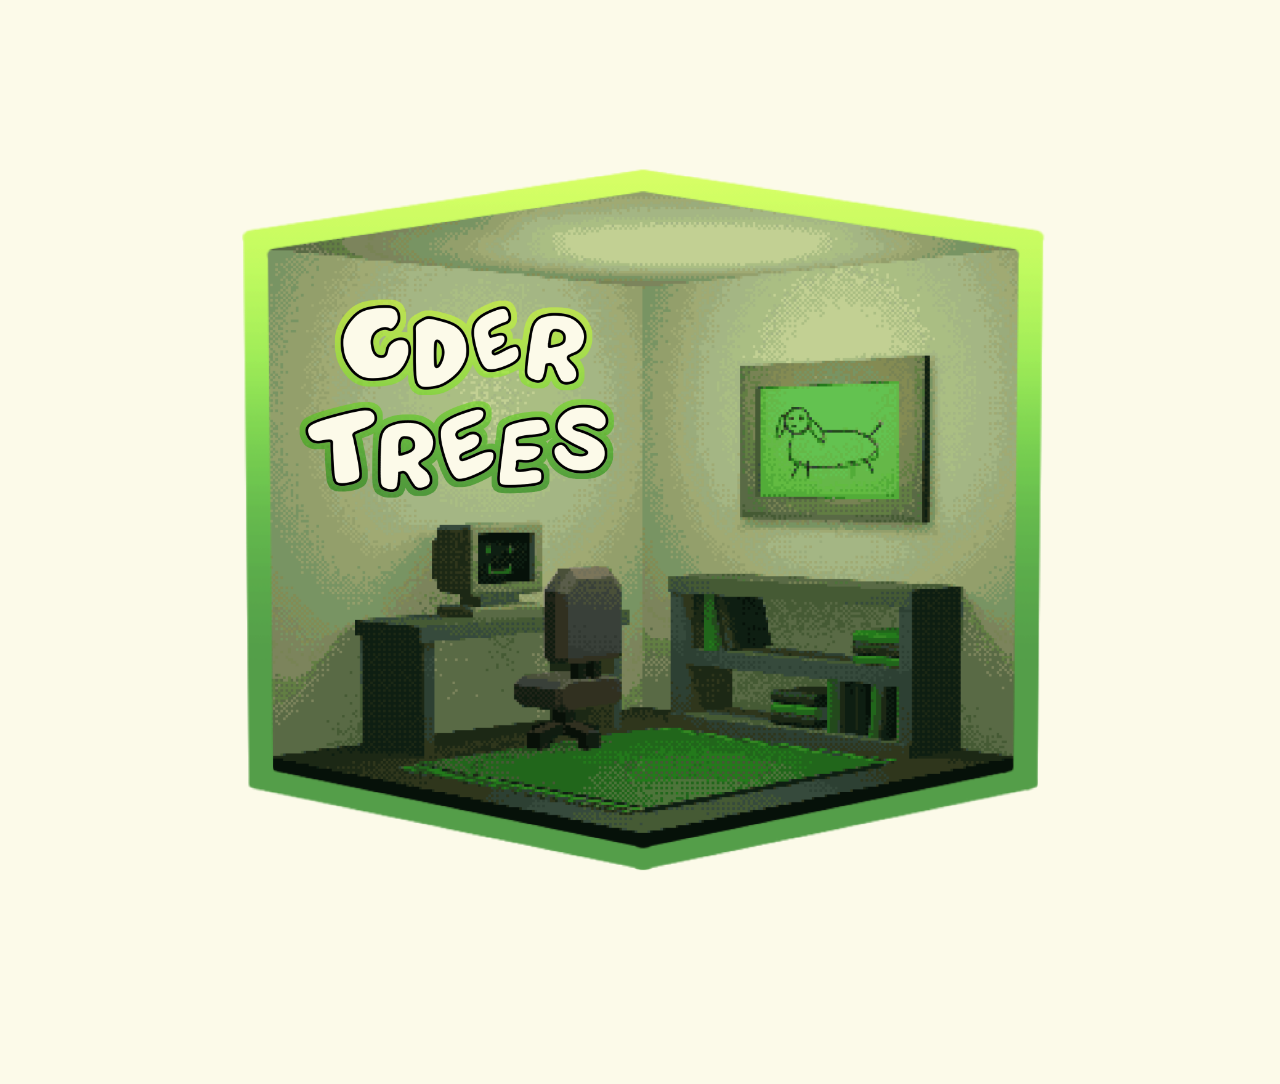
==== index.html @ db72718c "Update index.html" ====
<!DOCTYPE html>
<html>
  
    <head>
    <meta charset="UTF-8">
    <meta name="viewport" content="width=device-width, initial-scale=1.0">
    <title>cdertrees</title>
      <link rel="shortcut icon" href="#">
     
    <link href="/style.css" rel="stylesheet" type="text/css" media="all"> 
      
       
  </head>
  
  <body>
    
    <div class="box-noscroll">
      <div class="parent">
        
     <img src="siteLOGO.png">
<!--         <a href="https://cdertrees.itch.io/"><img src="books.png"alt="About Me"></a> -->
        <svg xmlns="http://www.w3.org/2000/svg"
     width="924" height="924"
     viewBox="0 0 3000 3000" >
        <a href="https://cdertrees.itch.io/"  title="Gallery">
          
  <path id="Books"
        fill="#ffffff00" stroke="none" stroke-width="1"
        d="M 1688.00,1588.00
           C 1688.00,1588.00 2576.00,1668.00 2576.00,1668.00
             2576.00,1668.00 2576.00,2232.00 2576.00,2232.00
             2576.00,2232.00 2424.00,2296.00 2424.00,2296.00
             2424.00,2296.00 1568.00,2180.00 1572.00,2172.00
             1576.00,2164.00 1552.00,1636.00 1552.00,1636.00
             1552.00,1636.00 1688.00,1588.00 1688.00,1588.00 Z" />
          </a>
        <path id="Computer"
        fill="#ffffff00" stroke="none" stroke-width="1"
        d="M 792.00,2340.00
           C 792.00,2340.00 536.00,2176.00 536.00,2176.00
             536.00,2176.00 532.00,1768.00 532.00,1768.00
             532.00,1768.00 780.00,1720.00 780.00,1720.00
             780.00,1720.00 748.00,1488.00 748.00,1488.00
             748.00,1488.00 1252.00,1460.00 1252.00,1460.00
             1252.00,1460.00 1276.00,1592.00 1276.00,1592.00
             1276.00,1592.00 1496.00,1656.00 1496.00,1656.00
             1496.00,1656.00 1516.00,2212.00 1516.00,2212.00
             1516.00,2212.00 820.00,2340.00 800.00,2344.00" />

  <path id="Gallery"
        fill="#ffffff00" stroke="none" stroke-width="1"
        d="M 1784.00,1496.00
           C 1784.00,1496.00 1772.00,972.00 1772.00,972.00
             1772.00,972.00 2456.00,936.00 2456.00,936.00
             2456.00,936.00 2476.00,1520.00 2476.00,1520.00
             2476.00,1520.00 1836.00,1508.00 1836.00,1508.00" />
          
        </svg>
       <span class="littleguy"><img src="booksguy.gif" id="guy">
       <img src ="guycomputer.png" id="guy2">  <img src ="guygallery.png" id="guy3">
       </span>
      </div>
   
        </div>
<!--     agh -->
<!--        <img src="bg.png" style="z-index: 0">
      <a href="https://cdertrees.itch.io/">
       <img src="desk.png" style="z-index: 1">
      </a> -->
<!--       <h1>This is a big heading</h1>
      <p>this is in a box! (hopefully)</p> -->
    </div>  
     <script> 
document.getElementById("Books").onmouseover = function () {
  document.getElementById("guy").style.display= "inline";
   // document.getElementById("guy").style.position= "absolute";
   document.getElementById("guy").style.visibility= "visible";


  
};

       document.getElementById("Gallery").onmouseover = function () {
  document.getElementById("guy3").style.display= "inline";
   // document.getElementById("guy").style.position= "absolute";
   document.getElementById("guy3").style.visibility= "visible";


  
};

       

       document.getElementById("Computer").onmouseover = function () {
  document.getElementById("guy2").style.display= "inline";
   // document.getElementById("guy").style.position= "absolute";
   document.getElementById("guy2").style.visibility= "visible";


  
};

       document.getElementById("Books").onmouseout = function () {
  document.getElementById("guy").style.display= "none";
  document.getElementById("guy").style.visibility= "hidden";
};

        document.getElementById("Gallery").onmouseout = function () {
  document.getElementById("guy3").style.display= "none";
  document.getElementById("guy3").style.visibility= "hidden";
};
       
              document.getElementById("Computer").onmouseout = function () {
  document.getElementById("guy2").style.display= "none";
  document.getElementById("guy2").style.visibility= "hidden";
};


       
//           function showGuy() {
//             console.log("help");
//  // document.getElementById("guy").style.visibility ="visible";
 
// }

//           function hideGuy() {
//  // document.getElementById("guy").style.visibility ="hidden";

//             console.log("help2");
// }
//   //         document.getElementById("Books").onmouseover = function() {
//   // document.getElementById("guy").style.visibility = "visible";
//   // console.log("I RAN"); 
//  // }
          
        </script>
  </body>

</html>
---- style.css ----
/*EGGRAMEN TEMPLATE THANK YOU EGGRAMEN ILY https://eggramen.neocities.org/code/css_testpages */
/*** 

This stylesheet has seen a minor revamp and now has different default padding and looks. The old appearance can be used via the "old" class.

***/

body {
	font-family: "Consolas", "Arial", sans-serif;
	font-size: 14px;
	background: #fcfae9; /*Replace this with your own background image.*/
	text-align: center; /*Text is centered by default.*/
	background-size: cover;
	background-attachment: fixed;
  background-position:center;

}

li {
  text-align: left; /*You can change this, but centered lists can look kind of weird.*/
  margin-left: 20px
  }

h1 {
  text-align: center;
  font-size: 20px;
  letter-spacing:4px;
  }
  
/*Use as the class of spans or divs you want to have normal left-aligned text.*/
/*You can combine classes by putting them together with a space, i.e. <div class="box left"> will be a div using "box" and "left" styles.*/
.left {
  text-align:left;
  }

/*ADDED*/
.centerhome {
	  margin: 5% auto 4% auto;
	background-color: #fcfae9;
/* 	border: 2px solid #000; */
	width: 40em;
	padding: 3.5em 4em;
}

.deadparent{
position: relative;
  top: 0;
  left: 0;
}
.parent {
  position: relative;
  top: 0;
  left: 0;
}
.parent svg{
  position: absolute;
  top: 0;
  left: 0;	
}
.parent img {
display: inline;
/*   it exists */
/* display: block;
   max-width: 100%;
   height: auto; */
}
.books{
	  position: relative;
  top: 0;
  left: 0;
/* position: absolute;
top: 0;
left: 0;
z-index: 5;
display:inline; */
pointer-events: all;
}
.littleguy {
position: absolute;
top: 0;
left: 0;
z-index: 10;
pointer-events: none;
/* display:inline; */
/*   it exists */
}

/* .littleguy img{

} */

.clipbooks{
clip-path: polygon(51% 54%, 87% 56%, 86% 77%, 50% 73%);
}


#guy { display: none; }
#guy2 { display: none; }
#guy3 { display: none; }
/* #Books:hover littleguy{
display:inline;
} */



/* .books:hover {
  fill: #DA4567;
} */
/* .parent:hover .littleguy{display:inline} */
/* .parent a .littleguy{display:none;} */
/* .parent a .littleguy {display:none;}
.parent a:hover .littleguy {display:inline;} */
/* .svg:hover .littleguy{display:inline}  */

.image1 {
 z-index: 1;
  position: absolute;
  top: 0;
  left: 0;
/*   //border: 1px red solid; */
}
.image2 {
z-index: 2;
  position: absolute;
  top: 0px;
  left: 0px;
/*   border: 1px green solid; */
}

/*pls*/
.evilbox {
  margin: -5% auto 4% auto;
	background-color: #fcfae9;
/* 	border: 2px solid #000; */
	width: 52em;
	padding: 3.5em 4em;
}
/* .hover_img a { position:relative; }
.hover_img a span { position:absolute; display:none; z-index:99; }
.hover_img a:hover span { display:block; } */





/*END OF CHANGES*/

/*A box that stays at a fixed height and scrolls when content gets too long.*/
.box {
  margin: 0 auto;
	overflow: auto;
	background-color:  #fcfae9;
/* 	border: 2px solid #000; */
	width: 32em;
	height: 24em;
	margin-top: 10.5%;
	padding: 3.5em 4em;
}

.box-round {
  margin: 0 auto;
	background-color:  #fcfae9;
/* 	border: 2px solid #000; */
	width: 32em;
	height: 24em;
	margin-top: 7.5%;
	overflow: auto;
	padding: 20px;
	padding-bottom: 30px;	
	border-radius: 50%;
	padding: 7.5em 6em;
}

/*A box that doesn't scroll, instead growing in height.*/
.box-noscroll {
	 margin: 0% auto 4% auto;
	background-color: #fcfae9;
/* 	border: 2px solid #000; */
	width: 66em;
	padding: 3.5em 4em;
/*   margin: 5% auto 4% auto;
	background-color: #fcfae9;

	width: 42em;
	padding: 3.5em 4em; */
}

/*Old box attributes. Use if you want an old-style box.*/
.old {
	margin-top: 3%;
	margin-bottom:3%;
	width: 460px;
	min-height:50px;
	padding: 20px;
	padding-bottom: 30px;	
  }
  
/*Prevent overflow of large images.*/
.box img, .box-noscroll img, .box-round img {
  max-width: 100%;
  height: auto;
  }


/* /*For narrow screens.*/
/* @media (max-width: 500px) {
  .box, .box-noscroll {
    width: 85%;
    }
  } */
  
/*Mobile compatibility*/
/* @media (orientation: portrait) {
  .box, .box-noscroll {
    width: 85%;
    }
  } */
 */
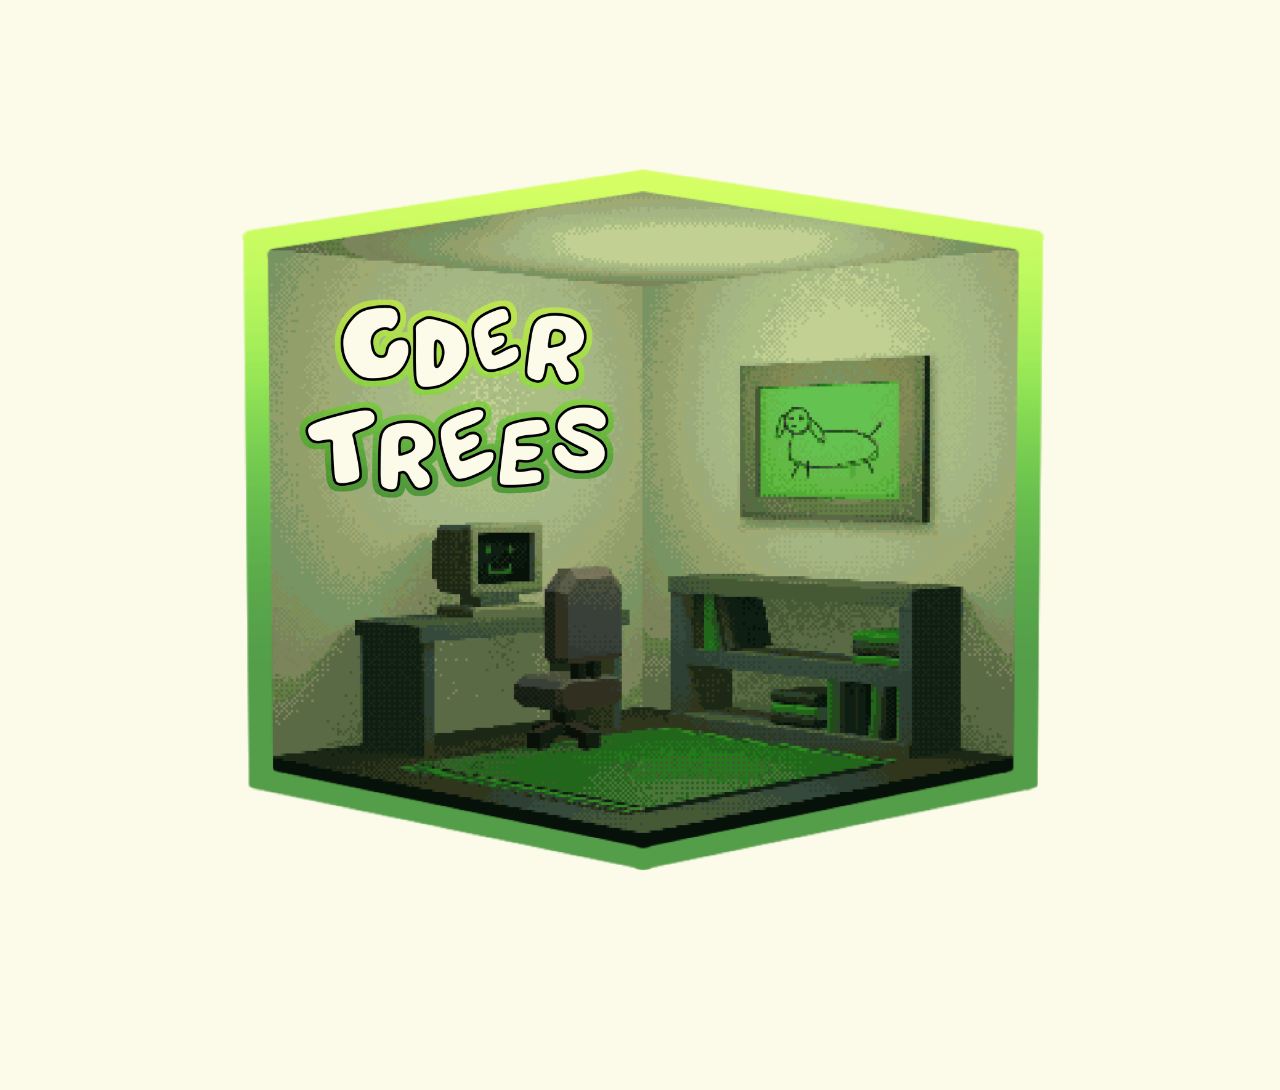
==== commit 30314871: "Update index.html" ====
--- a/index.html
+++ b/index.html
@@ -22,7 +22,7 @@
         <svg xmlns="http://www.w3.org/2000/svg"
      width="924" height="924"
      viewBox="0 0 3000 3000" >
-        <a href="https://cdertrees.itch.io/"  title="Gallery">
+        <a href="/abtme.html"  title="About Me">
           
   <path id="Books"
         fill="#ffffff00" stroke="none" stroke-width="1"
@@ -34,6 +34,7 @@
              1576.00,2164.00 1552.00,1636.00 1552.00,1636.00
              1552.00,1636.00 1688.00,1588.00 1688.00,1588.00 Z" />
           </a>
+           <a href="https://cdertrees.itch.io"  title="Games">
         <path id="Computer"
         fill="#ffffff00" stroke="none" stroke-width="1"
         d="M 792.00,2340.00
@@ -46,7 +47,8 @@
              1276.00,1592.00 1496.00,1656.00 1496.00,1656.00
              1496.00,1656.00 1516.00,2212.00 1516.00,2212.00
              1516.00,2212.00 820.00,2340.00 800.00,2344.00" />
-
+            </a>
+          <a href="https://www.deviantart.com/cdertrees/gallery/all"  title="Portfolio">
   <path id="Gallery"
         fill="#ffffff00" stroke="none" stroke-width="1"
         d="M 1784.00,1496.00
@@ -54,10 +56,10 @@
              1772.00,972.00 2456.00,936.00 2456.00,936.00
              2456.00,936.00 2476.00,1520.00 2476.00,1520.00
              2476.00,1520.00 1836.00,1508.00 1836.00,1508.00" />
-          
+          </a>
         </svg>
-       <span class="littleguy"><img src="booksguy.gif" id="guy">
-       <img src ="guycomputer.png" id="guy2">  <img src ="guygallery.png" id="guy3">
+       <span class="littleguy"><img src="TESTBOOK.png" id="guy">
+       <img src ="TEST.png" id="guy2">  <img src ="guygallery.gif" id="guy3">
        </span>
       </div>
    
--- a/style.css
+++ b/style.css
@@ -6,10 +6,9 @@
 ***/
 
 body {
-	font-family: "Consolas", "Arial", sans-serif;
-	font-size: 14px;
+	 font-family: Courier New, Courier, Lucida Sans Typewriter, Lucida Typewriter, monospace; font-size: 14px; font-style: normal; font-variant: normal; font-weight: 700; line-height: 26.4px; 
 	background: #fcfae9; /*Replace this with your own background image.*/
-	text-align: center; /*Text is centered by default.*/
+	text-align: left; /*Text is centered by default.*/
 	background-size: cover;
 	background-attachment: fixed;
   background-position:center;
@@ -89,6 +88,11 @@
 
 } */
 
+a{
+	color: green;
+}
+
+
 .clipbooks{
 clip-path: polygon(51% 54%, 87% 56%, 86% 77%, 50% 73%);
 }
@@ -150,7 +154,7 @@
   margin: 0 auto;
 	overflow: auto;
 	background-color:  #fcfae9;
-/* 	border: 2px solid #000; */
+	border: 2px solid #000;
 	width: 32em;
 	height: 24em;
 	margin-top: 10.5%;
